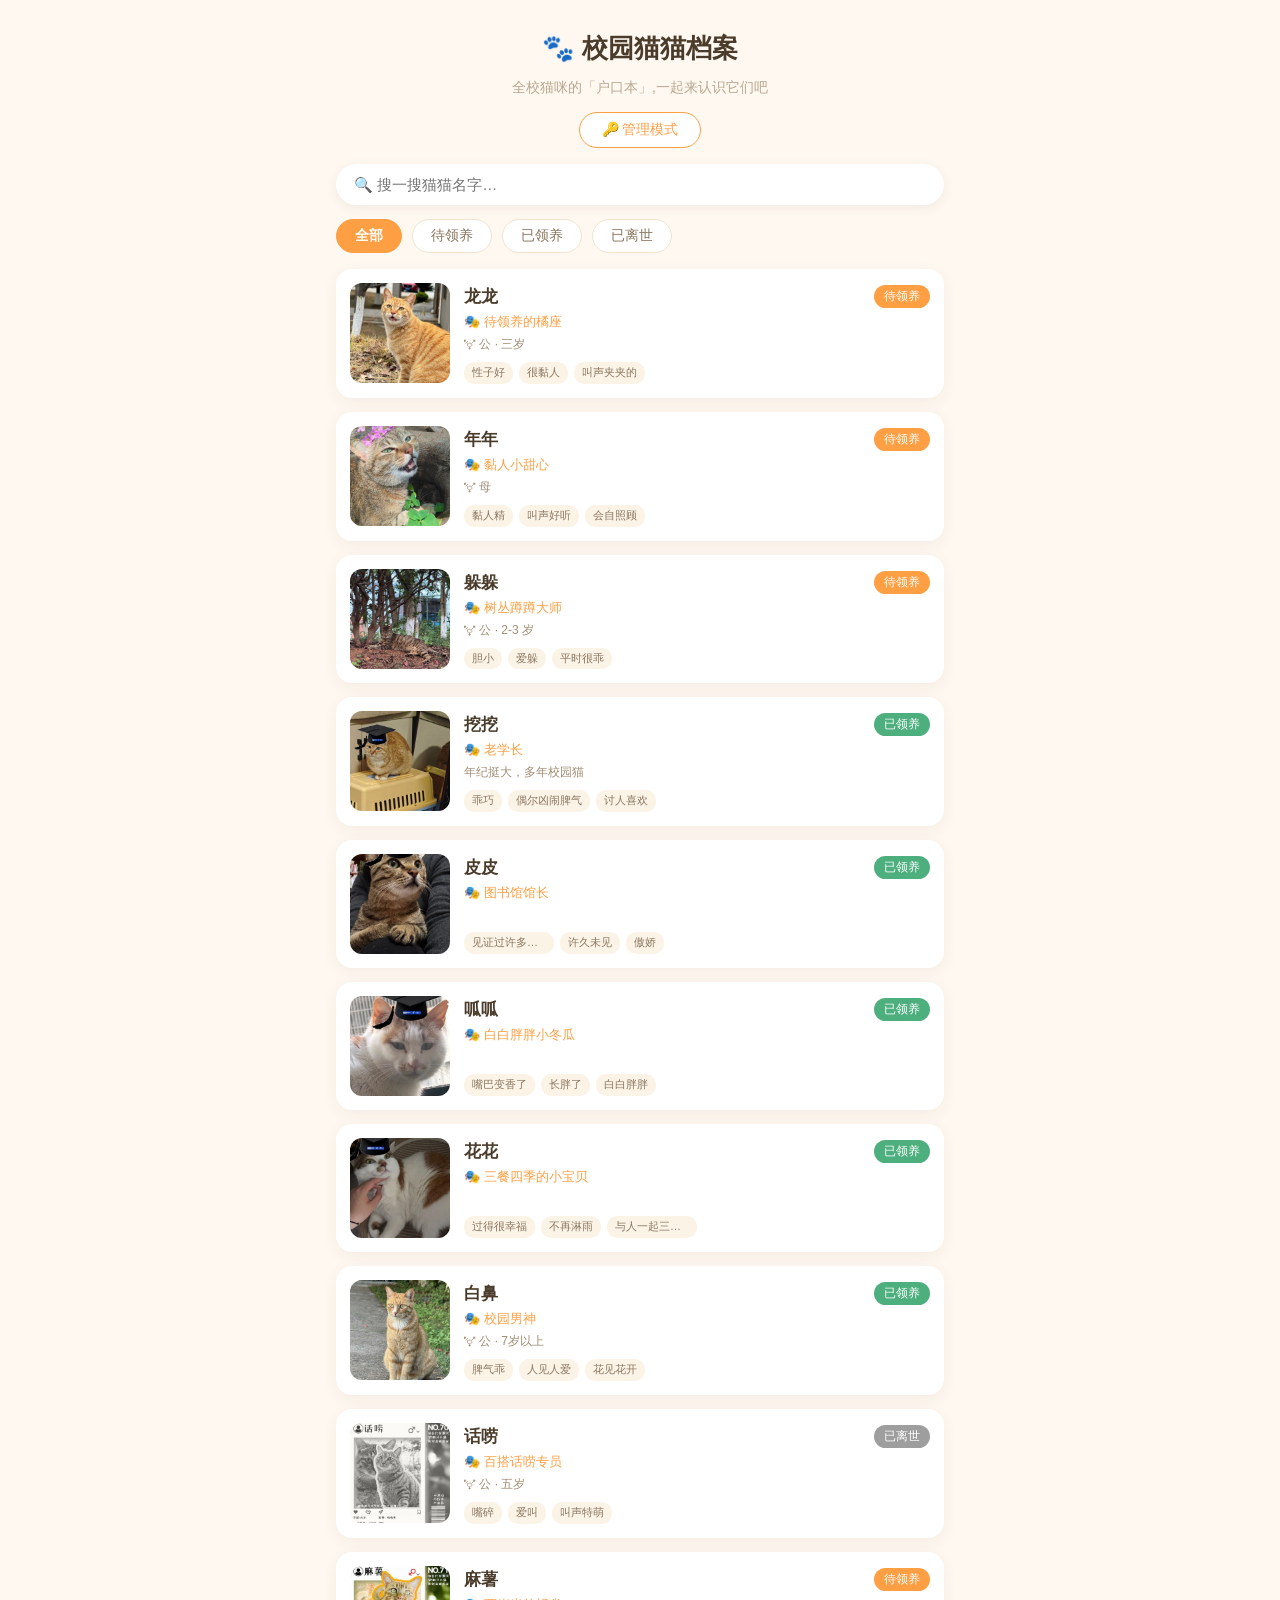
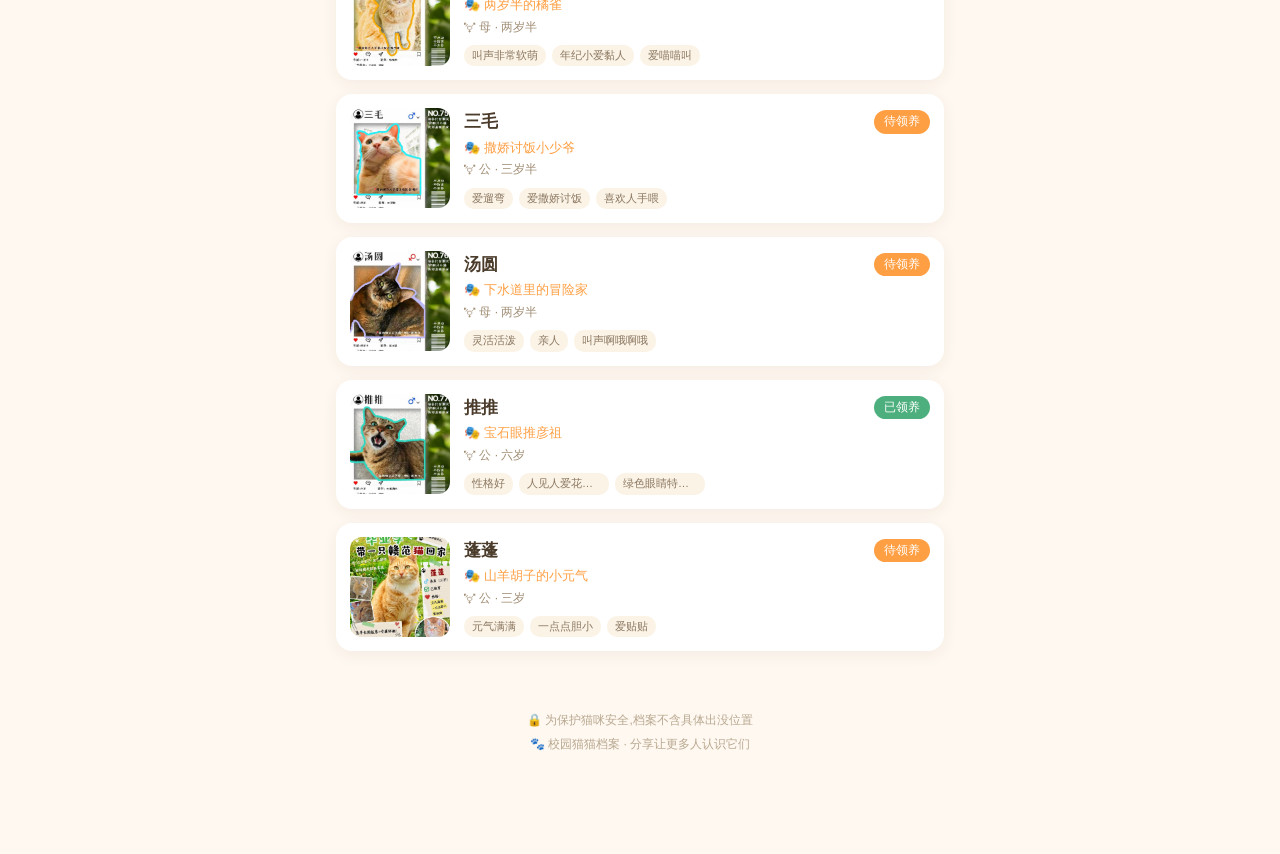
==== 校园猫猫档案-本地完整版.html @ ac769801 "fix: styles.css 加 ?v=2 + 重新生成自包含 HTML - 修复 index.html 仍引用旧 styles.css(可能缓存) - 重新生成 52KB 自包含 HTML - 更" ====
<!DOCTYPE html>
<html lang="zh-CN">
<head>
    <meta charset="UTF-8">
    <meta name="viewport" content="width=device-width, initial-scale=1.0, viewport-fit=cover">
    <meta name="description" content="校园猫猫档案 - 全校猫咪的户口本,认识每一只校园猫咪">
    <title>🐾 校园猫猫档案</title>
    <style>/* styles.css —— 校园猫猫档案网页版样式(暖橙主题) */
* {
    margin: 0;
    padding: 0;
    box-sizing: border-box;
    -webkit-tap-highlight-color: transparent;
}

:root {
    --primary: #FF9F43;
    --bg: #FFF8F0;
    --text: #4A3B2A;
    --text-sub: #A08D74;
    --text-light: #B8A890;
    --card: #FFFFFF;
    --green: #4CAF7D;
    --gray: #9E9E9E;
    --blue: #8E9BC4;
    --danger: #D9534F;
}

html { font-size: 16px; }

body {
    font-family: -apple-system, BlinkMacSystemFont, "PingFang SC", "Hiragino Sans GB",
        "Microsoft YaHei", "Helvetica Neue", Arial, sans-serif;
    background: var(--bg);
    color: var(--text);
    line-height: 1.6;
    max-width: 640px;
    margin: 0 auto;
    min-height: 100vh;
    padding-bottom: 80px;
}

img { display: block; max-width: 100%; }

.header {
    padding: 28px 20px 16px;
    text-align: center;
    position: relative;
}
.header-title {
    font-size: 26px;
    font-weight: 800;
    color: var(--text);
}
.header-sub {
    margin-top: 6px;
    font-size: 14px;
    color: var(--text-light);
}

.admin-toggle {
    margin-top: 14px;
    padding: 8px 22px;
    border-radius: 20px;
    border: 1.5px solid var(--primary);
    background: #fff;
    color: var(--primary);
    font-size: 14px;
    cursor: pointer;
}
.admin-toggle.admin-active {
    background: var(--text);
    border-color: var(--text);
    color: #fff;
}
.admin-add-btn {
    margin-top: 10px;
    padding: 8px 22px;
    border-radius: 20px;
    border: 1.5px solid var(--green);
    background: #fff;
    color: var(--green);
    font-size: 14px;
    cursor: pointer;
    font-weight: 600;
}

.search-box { padding: 0 16px 14px; }
.search-input {
    width: 100%;
    padding: 12px 18px;
    font-size: 15px;
    border: none;
    border-radius: 24px;
    background: var(--card);
    box-shadow: 0 3px 12px rgba(74, 59, 42, 0.07);
    outline: none;
    color: var(--text);
}

.filters {
    display: flex;
    gap: 10px;
    padding: 0 16px 16px;
    flex-wrap: wrap;
}
.chip {
    padding: 7px 18px;
    border-radius: 20px;
    border: 1px solid #F0E4D2;
    background: var(--card);
    color: #8A7760;
    font-size: 14px;
    cursor: pointer;
}
.chip.active {
    background: var(--primary);
    border-color: var(--primary);
    color: #fff;
    font-weight: 600;
}

.list {
    padding: 0 16px;
    display: flex;
    flex-direction: column;
    gap: 14px;
}
.cat-card {
    display: flex;
    padding: 14px;
    background: var(--card);
    border-radius: 16px;
    box-shadow: 0 4px 16px rgba(74, 59, 42, 0.06);
    cursor: pointer;
    position: relative;
}
.cat-card:active { transform: scale(0.98); }
.cat-photo-wrap {
    width: 100px;
    height: 100px;
    flex-shrink: 0;
    border-radius: 12px;
    overflow: hidden;
    background: #F5EDDF;
}
.cat-photo {
    width: 100%;
    height: 100%;
    object-fit: cover;
}
.cat-photo.passed { filter: grayscale(100%); opacity: 0.75; }
.cat-info {
    flex: 1;
    min-width: 0;
    margin-left: 14px;
    display: flex;
    flex-direction: column;
}
.cat-name-row {
    display: flex;
    align-items: center;
    justify-content: space-between;
    gap: 8px;
}
.cat-name {
    font-size: 17px;
    font-weight: 700;
    overflow: hidden;
    text-overflow: ellipsis;
    white-space: nowrap;
}
.badge {
    flex-shrink: 0;
    font-size: 12px;
    color: #fff;
    padding: 2px 10px;
    border-radius: 12px;
}
.badge-adoptable { background: var(--primary); }
.badge-adopted { background: var(--green); }
.badge-passed { background: var(--gray); }
.badge-other { background: var(--blue); }
.cat-title {
    margin-top: 2px;
    font-size: 13px;
    color: var(--primary);
    overflow: hidden;
    text-overflow: ellipsis;
    white-space: nowrap;
}
.cat-meta {
    margin-top: 2px;
    font-size: 12px;
    color: var(--text-sub);
}
.cat-tags {
    margin-top: auto;
    padding-top: 8px;
    display: flex;
    flex-wrap: wrap;
    gap: 6px;
}
.cat-tag {
    font-size: 11px;
    color: #8A7760;
    background: #FBF3E6;
    padding: 2px 8px;
    border-radius: 10px;
    max-width: 90px;
    overflow: hidden;
    text-overflow: ellipsis;
    white-space: nowrap;
}
.card-edit {
    position: absolute;
    top: 10px;
    right: 10px;
    padding: 4px 12px;
    background: rgba(255, 159, 67, 0.95);
    color: #fff;
    border: none;
    border-radius: 12px;
    font-size: 12px;
    cursor: pointer;
}

.empty {
    padding: 60px 20px;
    text-align: center;
    color: var(--text-light);
}
.empty-icon { font-size: 50px; margin-bottom: 12px; }

.loading, .error-box {
    text-align: center;
    padding: 40px 20px;
    color: var(--text-light);
    font-size: 14px;
}
.error-box { color: var(--danger); }

.modal {
    position: fixed;
    inset: 0;
    background: rgba(0, 0, 0, 0.5);
    z-index: 100;
    display: flex;
    align-items: flex-end;
    justify-content: center;
}
.modal-narrow { align-items: center; }
.modal-content {
    position: relative;
    width: 100%;
    max-width: 640px;
    max-height: 90vh;
    overflow-y: auto;
    background: var(--bg);
    border-radius: 20px 20px 0 0;
    animation: slideUp 0.25s ease-out;
}
.modal-narrow .modal-content {
    max-width: 480px;
    border-radius: 20px;
    margin: 0 16px;
    max-height: none;
}
@keyframes slideUp {
    from { transform: translateY(40px); opacity: 0.6; }
    to { transform: translateY(0); opacity: 1; }
}
.modal-close {
    position: absolute;
    top: 14px;
    right: 14px;
    width: 34px;
    height: 34px;
    border-radius: 50%;
    background: rgba(0, 0, 0, 0.45);
    color: #fff;
    border: none;
    font-size: 18px;
    line-height: 32px;
    text-align: center;
    cursor: pointer;
    z-index: 5;
}

.detail-hero {
    position: relative;
    height: 320px;
    overflow: hidden;
    background: #F5EDDF;
}
.detail-photo {
    width: 100%;
    height: 100%;
    object-fit: cover;
}
.detail-photo.passed { filter: grayscale(100%); opacity: 0.7; }
.detail-photo.placeholder {
    width: 100%;
    height: 100%;
    display: flex;
    align-items: center;
    justify-content: center;
    font-size: 100px;
    background: linear-gradient(135deg, #FFE9CF 0%, #FFC98F 100%);
    color: rgba(255, 255, 255, 0.5);
}
.detail-mask {
    position: absolute;
    left: 0;
    right: 0;
    bottom: 0;
    height: 120px;
    background: linear-gradient(transparent, rgba(0, 0, 0, 0.55));
}
.detail-hero-info {
    position: absolute;
    left: 20px;
    right: 20px;
    bottom: 16px;
    color: #fff;
}
.detail-name-row {
    display: flex;
    align-items: center;
    gap: 10px;
}
.detail-name {
    font-size: 26px;
    font-weight: 800;
    text-shadow: 0 2px 8px rgba(0, 0, 0, 0.4);
}
.detail-title {
    margin-top: 4px;
    font-size: 15px;
    color: #FFE9CF;
    text-shadow: 0 2px 6px rgba(0, 0, 0, 0.4);
}
.detail-card {
    background: var(--card);
    border-radius: 16px;
    padding: 16px 18px;
    margin: 14px 16px 0;
    box-shadow: 0 4px 16px rgba(74, 59, 42, 0.05);
}
.detail-section-title {
    font-size: 15px;
    font-weight: 700;
    margin-bottom: 10px;
}
.detail-info-row {
    display: flex;
    padding: 7px 0;
    border-bottom: 1px dashed #F3E9D8;
    font-size: 14px;
}
.detail-info-row:last-child { border-bottom: none; }
.detail-label { width: 96px; color: var(--text-sub); flex-shrink: 0; }
.detail-value { flex: 1; }
.detail-value.neutered-yes { color: var(--green); font-weight: 600; }
.detail-value.neutered-no { color: #E5734F; font-weight: 600; }

.detail-tags {
    display: flex;
    flex-wrap: wrap;
    gap: 8px;
}
.detail-tag {
    background: #FFF1DC;
    color: #C97B2D;
    font-size: 13px;
    padding: 5px 14px;
    border-radius: 16px;
}

.story-item {
    display: flex;
    align-items: flex-start;
    margin-bottom: 8px;
    font-size: 14px;
}
.story-dot { margin-right: 8px; flex-shrink: 0; }

.detail-source {
    margin: 12px 16px 0;
    font-size: 12px;
    color: var(--text-light);
}
.memorial {
    margin: 14px 16px;
    padding: 14px;
    background: #F3F0EB;
    border-radius: 12px;
    text-align: center;
    color: #9A8F80;
    font-size: 13px;
}

.form-card {
    background: var(--card);
    border-radius: 16px;
    padding: 20px;
}
.form-title {
    font-size: 18px;
    font-weight: 700;
    margin-bottom: 14px;
}
.form-tip {
    font-size: 13px;
    color: var(--text-sub);
    margin-bottom: 16px;
}
.form-error {
    color: var(--danger);
    font-size: 13px;
    margin-top: 10px;
    padding: 10px;
    background: #FFF7F7;
    border-radius: 8px;
}
.form-row {
    display: flex;
    align-items: center;
    min-height: 50px;
    border-bottom: 1px dashed #F3E9D8;
}
.form-row:last-child { border-bottom: none; }
.form-row-switch { justify-content: space-between; }
.form-label {
    width: 96px;
    color: var(--text-sub);
    font-size: 14px;
    flex-shrink: 0;
}
.form-input, .form-select, .form-textarea {
    flex: 1;
    border: 1px solid transparent;
    border-radius: 8px;
    padding: 8px 10px;
    font-size: 14px;
    color: var(--text);
    background: transparent;
    font-family: inherit;
    outline: none;
    min-width: 0;
}
.form-input:focus, .form-select:focus, .form-textarea:focus {
    border-color: var(--primary);
    background: #FFFCF7;
}
.form-textarea {
    width: 100%;
    margin-top: 6px;
    min-height: 80px;
    resize: vertical;
    box-sizing: border-box;
}
.form-block {
    padding: 12px 0;
    border-bottom: 1px dashed #F3E9D8;
}
.form-block:last-child { border-bottom: none; }
.required { color: var(--danger); }
.form-hint { font-size: 12px; color: var(--text-light); }

.photo-grid {
    display: grid;
    grid-template-columns: repeat(3, 1fr);
    gap: 10px;
    margin-bottom: 12px;
}
.photo-grid-item {
    position: relative;
    aspect-ratio: 1/1;
    border-radius: 12px;
    overflow: hidden;
    background: #F5EDDF;
}
.photo-grid-img {
    width: 100%;
    height: 100%;
    object-fit: cover;
}
.photo-grid-del {
    position: absolute;
    top: 4px;
    right: 4px;
    width: 28px;
    height: 28px;
    border-radius: 50%;
    background: rgba(0, 0, 0, 0.55);
    color: #fff;
    border: none;
    font-size: 14px;
    line-height: 26px;
    text-align: center;
    cursor: pointer;
}
.photo-add-btn {
    aspect-ratio: 1/1;
    display: flex;
    flex-direction: column;
    align-items: center;
    justify-content: center;
    border: 2px dashed #E3D3B8;
    border-radius: 12px;
    background: #FFFCF7;
    color: var(--text-light);
    cursor: pointer;
    font-size: 13px;
}
.photo-add-btn span:first-child {
    font-size: 36px;
    line-height: 1;
}

.btn-row {
    display: flex;
    gap: 12px;
    margin-top: 18px;
    justify-content: flex-end;
}
.btn-primary {
    padding: 10px 24px;
    border: none;
    border-radius: 22px;
    background: var(--primary);
    color: #fff;
    font-size: 14px;
    font-weight: 600;
    cursor: pointer;
}
.btn-primary:disabled { opacity: 0.6; cursor: not-allowed; }
.btn-ghost {
    padding: 10px 20px;
    border-radius: 22px;
    border: 1.5px solid #E3D3B8;
    background: #fff;
    color: #8A7760;
    font-size: 14px;
    cursor: pointer;
}
.btn-danger {
    border-color: #F5C6C3;
    color: var(--danger);
    background: #FFF7F6;
}

.footer {
    margin-top: 40px;
    padding: 20px;
    text-align: center;
    color: var(--text-light);
    font-size: 12px;
}
.footer p + p { margin-top: 4px; }

.hidden { display: none !important; }</style>
</head>
<body>

    <header class="header">
        <h1 class="header-title">🐾 校园猫猫档案</h1>
        <p class="header-sub">全校猫咪的「户口本」,一起来认识它们吧</p>
        <button class="admin-toggle" id="adminToggle">🔑 管理模式</button>
        <button class="admin-add-btn hidden" id="adminAddBtn">➕ 新增猫咪</button>
    </header>

    <div class="search-box">
        <input id="searchInput" class="search-input" type="search" placeholder="🔍 搜一搜猫猫名字…" autocomplete="off">
    </div>

    <nav class="filters" id="filters">
        <button class="chip active" data-filter="全部">全部</button>
        <button class="chip" data-filter="待领养">待领养</button>
        <button class="chip" data-filter="已领养">已领养</button>
        <button class="chip" data-filter="已离世">已离世</button>
    </nav>

    <div class="loading" id="loadingBox">🐾 正在加载档案…</div>
    <div class="error-box hidden" id="errorBox">数据加载失败</div>

    <main class="list" id="catList"></main>

    <div class="empty hidden" id="emptyBox">
        <div class="empty-icon">🐱</div>
        <p>没有找到符合条件的猫猫</p>
    </div>

    <footer class="footer">
        <p>🔒 为保护猫咪安全,档案不含具体出没位置</p>
        <p>🐾 校园猫猫档案 · 分享让更多人认识它们</p>
    </footer>

    <!-- 详情弹层 -->
    <div class="modal hidden" id="detailModal">
        <div class="modal-content" id="modalContent"></div>
    </div>

    <!-- 密码弹层 -->
    <div class="modal modal-narrow hidden" id="passwordModal">
        <div class="modal-content">
            <button class="modal-close" id="passwordClose">✕</button>
            <div style="padding: 20px;">
                <div class="form-title">🔑 管理模式</div>
                <p class="form-tip">输入管理员密码后可新增、编辑、删除猫猫档案</p>
                <input id="passwordInput" class="form-input" type="password" placeholder="管理员密码" autocomplete="off" style="border:1px solid #E3D3B8;">
                <div class="form-error hidden" id="passwordError"></div>
                <div class="btn-row" style="margin-top: 16px;">
                    <button class="btn-ghost" id="passwordCancel">取消</button>
                    <button class="btn-primary" id="passwordConfirm">进入管理</button>
                </div>
                <div style="margin-top: 16px; padding-top: 16px; border-top: 1px dashed #F3E9D8; font-size: 12px; color: #B8A890; line-height: 1.6;">
                    ⚙️ 首次使用需在 <code>config.js</code> 中填入 GitHub Token。<br>
                    Token 权限:Contents (Read and Write)。
                </div>
            </div>
        </div>
    </div>

    <!-- 编辑弹层 -->
    <div class="modal hidden" id="editModal">
        <div class="modal-content" id="editContent"></div>
    </div>

    <script>// config.js —— 网页版配置
// ---------------------------------------------------------------
// ⚠️ 重要: 这个文件保存了管理员密码和 GitHub PAT
// 1. 修改密码: 修改 ADMIN_PASSWORD 字段
// 2. 填入 GitHub Token: 修改 GH_TOKEN 字段
// ---------------------------------------------------------------

// 管理员密码(网页端登录管理模式的密码)
const ADMIN_PASSWORD = 'gnnu9797';

// GitHub 仓库配置
const GH_OWNER = 'cet6-jh';           // 你的 GitHub 用户名
const GH_REPO = 'campus-cat-web';     // 仓库名
const GH_BRANCH = 'main';;            // 分支名
const GH_FILE_PATH = 'data.js';        // 数据文件路径(在仓库中的路径)
const GH_FILE_PATH_PHOTOS = 'photos';  // 图片文件夹路径
// 运行时优先从 localStorage.gh_token 读取(浏览器本地,不保存到 GitHub)
// 这样配置文件中就不会有 token,GitHub 自动拦截也不会误报
const GH_TOKEN = localStorage.getItem('gh_token') || '';   // ★ 在浏览器 Console 执行: localStorage.setItem('gh_token', '你的GitHub PAT')

// 导出(全局变量,方便 app.js 使用)
window.APP_CONFIG = {
    ADMIN_PASSWORD,
    GH_OWNER,
    GH_REPO,
    GH_BRANCH,
    GH_FILE_PATH,
    GH_FILE_PATH_PHOTOS,
    GH_TOKEN
};</script>
    <script>window.CATS_DATA = [
  {
    "id": "cat_90af3a",
    "name": "龙龙",
    "title": "待领养的橘座",
    "photo": "photos/龙龙.jpg",
    "breed": "全橘、头小身子大",
    "gender": "公",
    "age": "三岁",
    "traits": [
      "性子好",
      "很黏人",
      "叫声夹夹的",
      "胃口好不挑食",
      "摸烦了会打人"
    ],
    "adoption_status": "待领养",
    "health": "健康",
    "neutered": true,
    "stories": [
      "与朵朵是亲兄妹",
      "朵朵去年和领养人一起毕业了",
      "偶尔需要控制体重"
    ],
    "source": "小红书 @赣范喵喵",
    "created_at": "2026-08-12 17:08",
    "_newPhotos": [],
    "photos": [
      "photos/龙龙.jpg"
    ]
  },
  {
    "id": "cat_acb9a2",
    "name": "年年",
    "title": "黏人小甜心",
    "photo": "photos/年年.jpg",
    "breed": "全橘虎斑、白下巴、眼睛大",
    "gender": "母",
    "age": "未知",
    "traits": [
      "黏人精",
      "叫声好听",
      "会自照顾",
      "爱跟人后面要饭",
      "性格特别好"
    ],
    "adoption_status": "待领养",
    "health": "健康",
    "neutered": true,
    "stories": [
      "和花花是好姐妹",
      "和龙龙偶尔吵架",
      "现在跟贝果糯糯是好朋友",
      "很快就会找老师喂食",
      "毕业季希望被领养"
    ],
    "source": "小红书 @赣范喵喵",
    "created_at": "2026-08-12 17:16"
  },
  {
    "id": "cat_1a7d25",
    "name": "躲躲",
    "title": "树丛蹲蹲大师",
    "photo": "photos/躲躲.jpg",
    "breed": "灰棕狸花虎斑、圆睁冷脸",
    "gender": "公",
    "age": "2-3 岁",
    "traits": [
      "胆小",
      "爱躲",
      "平时很乖",
      "相处久了能贴贴",
      "脸冷心甜"
    ],
    "adoption_status": "待领养",
    "health": "健康",
    "neutered": true,
    "stories": [
      "阿豹的好朋友",
      "需要耐心投喂",
      "冷脸萌",
      "贴贴要靠相处"
    ],
    "source": "小红书 @赣范喵喵",
    "created_at": "2026-08-12 17:20"
  },
  {
    "id": "cat_31fe25",
    "name": "挖挖",
    "title": "老学长",
    "photo": "photos/挖挖.jpg",
    "breed": "全橘虎斑、圆脸、白胸脯",
    "gender": "未知",
    "age": "年纪挺大，多年校园猫",
    "traits": [
      "乖巧",
      "偶尔凶闹脾气",
      "讨人喜欢",
      "很多同学认识"
    ],
    "adoption_status": "已领养",
    "health": "体重9斤+、口炎复发已在控",
    "neutered": true,
    "stories": [
      "在学校生活了好多年",
      "口炎复发已在可控范围",
      "领养人是善良温柔的毕业生(考研结束接手)",
      "现在家中安逸养老",
      "不用担惊受怕到处躲藏"
    ],
    "source": "小红书 @赣范喵喵",
    "created_at": "2026-08-12 17:24"
  },
  {
    "id": "cat_ed811e",
    "name": "皮皮",
    "title": "图书馆馆长",
    "photo": "photos/皮皮.jpg",
    "breed": "虎斑、绿眼睛、表情呆萌",
    "gender": "未知",
    "age": "未知",
    "traits": [
      "见证过许多同学的勤奋刻苦",
      "许久未见",
      "傲娇"
    ],
    "adoption_status": "已领养",
    "health": "待观察",
    "neutered": true,
    "stories": [
      "赣师大图书馆馆长",
      "两个多月没见",
      "三月被领养人接回家",
      "领养人是今年的毕业生"
    ],
    "source": "小红书 @赣范喵喵",
    "created_at": "2026-08-12 17:33"
  },
  {
    "id": "cat_0e3028",
    "name": "呱呱",
    "title": "白白胖胖小冬瓜",
    "photo": "photos/呱呱.jpg",
    "breed": "白橘、嘴巴变香了",
    "gender": "未知",
    "age": "未知",
    "traits": [
      "嘴巴变香了",
      "长胖了",
      "白白胖胖",
      "记住领养人座位"
    ],
    "adoption_status": "已领养",
    "health": "待观察",
    "neutered": true,
    "stories": [
      "经常在图书馆与领养人相遇",
      "冬天附近有狗群",
      "考完试被领回家",
      "领养人是今年的毕业生",
      "坚持喂药治口炎"
    ],
    "source": "小红书 @赣范喵喵",
    "created_at": "2026-08-12 17:33"
  },
  {
    "id": "cat_152579",
    "name": "花花",
    "title": "三餐四季的小宝贝",
    "photo": "photos/花花.jpg",
    "breed": "白灰棕虎斑、眼神温柔",
    "gender": "未知",
    "age": "未知",
    "traits": [
      "过得很幸福",
      "不再淋雨",
      "与人一起三餐四季"
    ],
    "adoption_status": "已领养",
    "health": "待观察",
    "neutered": true,
    "stories": [
      "24年收养了一个人",
      "有遮风挡雨的小家",
      "领养人是今年的毕业生",
      "希望校猫朋友们都能找到家",
      "年年是好姐妹"
    ],
    "source": "小红书 @赣范喵喵",
    "created_at": "2026-08-12 17:33"
  },
  {
    "id": "cat_ecd080",
    "name": "白鼻",
    "title": "校园男神",
    "photo": "photos/白鼻.jpg",
    "breed": "橘色虎斑、鼻子上有白斑(名字由来)",
    "gender": "公",
    "age": "7岁以上",
    "traits": [
      "脾气乖",
      "人见人爱",
      "花见花开",
      "引得同学尖叫",
      "超萌"
    ],
    "adoption_status": "已领养",
    "health": "待观察",
    "neutered": true,
    "stories": [
      "和蓬蓬组CP叫蓬荜生辉",
      "白鼻胖蓬蓬瘦",
      "领养人大一就认识白鼻",
      "毕业季被软萌性格圈粉后领回家",
      "以前常和大橘吵架"
    ],
    "source": "小红书 @赣范喵喵",
    "created_at": "2026-08-12 17:37"
  },
  {
    "id": "cat_3bc030",
    "name": "话唠",
    "title": "百搭话唠专员",
    "photo": "photos/话唠.jpg",
    "breed": "虎斑、表情呆萌",
    "gender": "公",
    "age": "五岁",
    "traits": [
      "嘴碎",
      "爱叫",
      "叫声特萌",
      "非常热情",
      "黏人"
    ],
    "adoption_status": "已离世",
    "health": "已离世(被狗咬死)",
    "neutered": true,
    "stories": [
      "爱好喵喵叫",
      "它帮百猫安家计划NO.70",
      "首张领养名片展示",
      "🕊️ 已离世：被被雨咬死，愿它在喵星安息"
    ],
    "source": "小红书 @赣范喵喵",
    "created_at": "2026-08-12 17:40"
  },
  {
    "id": "cat_203ddb",
    "name": "麻薯",
    "title": "两岁半的橘雀",
    "photo": "photos/麻薯.jpg",
    "breed": "橘雀、花纹特别",
    "gender": "母",
    "age": "两岁半",
    "traits": [
      "叫声非常软萌",
      "年纪小爱黏人",
      "爱喵喵叫"
    ],
    "adoption_status": "待领养",
    "health": "已绝育，健康",
    "neutered": true,
    "stories": [
      "它帮百猫安家计划NO.71"
    ],
    "source": "小红书 @赣范喵喵",
    "created_at": "2026-08-12 17:44"
  },
  {
    "id": "cat_e8fd3f",
    "name": "三毛",
    "title": "撒娇讨饭小少爷",
    "photo": "photos/三毛.jpg",
    "breed": "橘猫、面对镜头爱摆pose",
    "gender": "公",
    "age": "三岁半",
    "traits": [
      "爱遛弯",
      "爱撒娇讨饭",
      "喜欢人手喂"
    ],
    "adoption_status": "待领养",
    "health": "已绝育，健康",
    "neutered": true,
    "stories": [
      "它帮百猫安家计划NO.75",
      "爱好吃湿粮"
    ],
    "source": "小红书 @赣范喵喵",
    "created_at": "2026-08-12 17:44"
  },
  {
    "id": "cat_68ddae",
    "name": "汤圆",
    "title": "下水道里的冒险家",
    "photo": "photos/汤圆.jpg",
    "breed": "狸花虎斑、绿眼",
    "gender": "母",
    "age": "两岁半",
    "traits": [
      "灵活活泼",
      "亲人",
      "叫声啊哦啊哦"
    ],
    "adoption_status": "待领养",
    "health": "已绝育，健康",
    "neutered": true,
    "stories": [
      "它帮百猫安家计划NO.76",
      "喜欢从下水道钻到楼上",
      "爱好抓老鼠"
    ],
    "source": "小红书 @赣范喵喵",
    "created_at": "2026-08-12 17:44"
  },
  {
    "id": "cat_6b1822",
    "name": "推推",
    "title": "宝石眼推彦祖",
    "photo": "photos/推推.jpg",
    "breed": "绿眼睛像宝石、虎斑",
    "gender": "公",
    "age": "六岁",
    "traits": [
      "性格好",
      "人见人爱花见花开",
      "绿色眼睛特别好看"
    ],
    "adoption_status": "已领养",
    "health": "已绝育，健康",
    "neutered": true,
    "stories": [
      "它帮百猫安家计划NO.77",
      "爱好吃鸡胸肉",
      "已被领养"
    ],
    "source": "小红书 @赣范喵喵",
    "created_at": "2026-08-12 17:44"
  },
  {
    "id": "cat_261b7b",
    "name": "蓬蓬",
    "title": "山羊胡子的小元气",
    "photo": "photos/蓬蓬.jpg",
    "breed": "橘虎斑、有标志性山羊胡子",
    "gender": "公",
    "age": "三岁",
    "traits": [
      "元气满满",
      "一点点胆小",
      "爱贴贴",
      "被鸡胸肉狠狠拿捏",
      "急寻长期饭票"
    ],
    "adoption_status": "待领养",
    "health": "已绝育，健康",
    "neutered": true,
    "stories": [
      "与白鼻组CP叫蓬荜生辉",
      "白鼻胖蓬蓬瘦",
      "急寻长期饭票加专属怀抱"
    ],
    "source": "小红书 @赣范喵喵",
    "created_at": "2026-08-12 17:53"
  }
];</script>
    <script>// app.js —— 校园猫猫档案(在线编辑版)
// 数据从 data.js 加载,通过 GitHub API 实现网页编辑

const CFG = window.APP_CONFIG;

// 优先从 localStorage 读取 GitHub Token(更安全,不暴露在 GitHub 上)
CFG.GH_TOKEN = localStorage.getItem('gh_token') || CFG.GH_TOKEN || '';
let cats = [];
let currentFilter = '全部';
let currentKeyword = '';
let isAdmin = false;

// ===== 状态徽章 =====
const BADGE_MAP = {
    '待领养': 'badge-adoptable',
    '已领养': 'badge-adopted',
    '已离世': 'badge-passed',
    '暂不领养': 'badge-other'
};

// ===== 加载数据 =====
function load() {
    try {
        cats = window.CATS_DATA || [];
        renderList(getFiltered());
    } catch (err) {
        document.getElementById('errorBox').classList.remove('hidden');
        document.getElementById('errorBox').textContent = '数据加载失败:' + err.message;
    } finally {
        document.getElementById('loadingBox').classList.add('hidden');
    }
}

// ===== 列表渲染 =====
function getFiltered() {
    const kw = currentKeyword.trim();
    return cats.filter(cat => {
        if (currentFilter !== '全部' && cat.adoption_status !== currentFilter) return false;
        if (kw) {
            const text = `${cat.name || ''}${cat.title || ''}${cat.breed || ''}${(cat.traits || []).join('')}${(cat.stories || []).join('')}${cat.source || ''}`;
            if (!text.includes(kw)) return false;
        }
        return true;
    });
}

function renderList(list) {
    const listEl = document.getElementById('catList');
    const emptyBox = document.getElementById('emptyBox');
    listEl.innerHTML = '';
    emptyBox.classList.toggle('hidden', list.length > 0);

    list.forEach(cat => {
        const card = document.createElement('div');
        card.className = 'cat-card';
        card.onclick = () => openDetail(cat);
        const photo = cat.photo || 'photos/placeholder.jpg';
        const isPassed = cat.adoption_status === '已离世';
        card.innerHTML = `
            <div class="cat-photo-wrap">
                <img class="cat-photo ${isPassed ? 'passed' : ''}"
                     src="${escapeHtml(photo)}" alt="${escapeHtml(cat.name || '')}"
                     onerror="this.style.visibility='hidden'">
            </div>
            <div class="cat-info">
                <div class="cat-name-row">
                    <span class="cat-name">${escapeHtml(cat.name || '')}</span>
                    <span class="badge ${BADGE_MAP[cat.adoption_status] || 'badge-other'}">${escapeHtml(cat.adoption_status || '')}</span>
                </div>
                <div class="cat-title">🎭 ${escapeHtml(cat.title || '')}</div>
                <div class="cat-meta">${formatMeta(cat)}</div>
                <div class="cat-tags">
                    ${(cat.traits || []).slice(0, 3).map(t => `<span class="cat-tag">${escapeHtml(t)}</span>`).join('')}
                </div>
            </div>
            ${isAdmin ? `<button class="card-edit" data-id="${escapeHtml(cat.id)}">编辑</button>` : ''}
        `;
        const editBtn = card.querySelector('.card-edit');
        if (editBtn) {
            editBtn.onclick = (e) => { e.stopPropagation(); openEdit(cat); };
        }
        listEl.appendChild(card);
    });
}

function formatMeta(cat) {
    const parts = [];
    if (cat.gender && cat.gender !== '未知') parts.push(`⚧ ${cat.gender}`);
    if (cat.age && cat.age !== '未知') parts.push(cat.age);
    return parts.join(' · ');
}

function refresh() {
    renderList(getFiltered());
}

// ===== HTML 转义 =====
function escapeHtml(s) {
    return String(s == null ? '' : s)
        .replace(/&/g, '&amp;').replace(/</g, '&lt;').replace(/>/g, '&gt;')
        .replace(/"/g, '&quot;').replace(/'/g, '&#39;');
}

// ===== 详情弹层 =====
function openDetail(cat) {
    const isPassed = cat.adoption_status === '已离世';
    const photo = cat.photo || 'photos/placeholder.jpg';
    const content = document.getElementById('modalContent');
    content.innerHTML = `
        <button class="modal-close" id="detailClose">✕</button>
        <div class="detail-hero">
            <img class="detail-photo ${isPassed ? 'passed' : ''}" src="${escapeHtml(photo)}" alt="${escapeHtml(cat.name || '')}" onerror="this.style.display='none'">
            <div class="detail-mask"></div>
            <div class="detail-hero-info">
                <div class="detail-name-row">
                    <span class="detail-name">${escapeHtml(cat.name || '')}</span>
                    <span class="badge ${BADGE_MAP[cat.adoption_status] || 'badge-other'}">${escapeHtml(cat.adoption_status || '')}</span>
                </div>
                <div class="detail-title">🎭 ${escapeHtml(cat.title || '')}</div>
            </div>
        </div>
        <div class="detail-card">
            <div class="detail-section-title">🧬 基本信息</div>
            ${infoRow('品种/特征', cat.breed || '未知')}
            ${infoRow('性别', cat.gender || '未知')}
            ${infoRow('年龄', cat.age || '未知')}
            ${infoRow('健康状态', cat.health || '待观察')}
            ${infoRow('绝育情况', cat.neutered ? '<span class="neutered-yes">✅ 已绝育</span>' : '<span class="neutered-no">⚠️ 未绝</span>')}
        </div>
        ${cat.traits && cat.traits.length ? `<div class="detail-card">
            <div class="detail-section-title">🧠 性格标签</div>
            <div class="detail-tags">${cat.traits.map(t => `<span class="detail-tag">${escapeHtml(t)}</span>`).join('')}</div>
        </div>` : ''}
        ${cat.stories && cat.stories.length ? `<div class="detail-card">
            <div class="detail-section-title">📜 专属事迹</div>
            ${cat.stories.map(s => `<div class="story-item"><span class="story-dot">🐾</span><span>${escapeHtml(s)}</span></div>`).join('')}
        </div>` : ''}
        ${cat.source ? `<div class="detail-source">📢 档案来源:${escapeHtml(cat.source)}</div>` : ''}
        ${isPassed ? '<div class="memorial">🕊️ 愿它在喵星安息,谢谢它曾陪伴我们的校园时光</div>' : ''}
    `;
    document.getElementById('detailModal').classList.remove('hidden');
    document.getElementById('detailClose').onclick = closeDetail;
    document.body.style.overflow = 'hidden';
}

function infoRow(label, content) {
    return `<div class="detail-info-row"><span class="detail-label">${label}</span><span class="detail-value">${content}</span></div>`;
}

function closeDetail() {
    document.getElementById('detailModal').classList.add('hidden');
    document.body.style.overflow = '';
}

// ===== 密码弹层 =====
function openPasswordModal() {
    document.getElementById('passwordInput').value = '';
    document.getElementById('passwordError').classList.add('hidden');
    document.getElementById('passwordModal').classList.remove('hidden');
    document.body.style.overflow = 'hidden';
    setTimeout(() => document.getElementById('passwordInput').focus(), 100);
}
function closePasswordModal() {
    document.getElementById('passwordModal').classList.add('hidden');
    document.body.style.overflow = '';
}

function submitPassword() {
    const input = document.getElementById('passwordInput').value.trim();
    if (!input) return;
    if (input !== CFG.ADMIN_PASSWORD) {
        const errEl = document.getElementById('passwordError');
        errEl.textContent = '密码错误';
        errEl.classList.remove('hidden');
        return;
    }
    if (!CFG.GH_TOKEN) {
        alert('密码正确!\n\n但当前没有 GitHub Token,无法保存修改到 GitHub。\n\n请在 config.js 中填写 GH_TOKEN,然后重新打开网页。');
    }
    isAdmin = true;
    closePasswordModal();
    document.getElementById('adminToggle').textContent = '🚪 退出管理';
    document.getElementById('adminToggle').classList.add('admin-active');
    document.getElementById('adminAddBtn').classList.remove('hidden');
    refresh();
}

function exitAdmin() {
    if (!confirm('退出管理模式?')) return;
    isAdmin = false;
    document.getElementById('adminToggle').textContent = '🔑 管理模式';
    document.getElementById('adminToggle').classList.remove('admin-active');
    document.getElementById('adminAddBtn').classList.add('hidden');
    refresh();
}

// ===== 编辑表单 =====
let editingCat = null;
let isCreatingNew = false;   // 标记是否为新增模式

/** 生成新的 cat ID(短随机) */
function generateCatId() {
    return 'cat_' + Date.now().toString(36) + Math.floor(Math.random() * 1000).toString(36);
}

function openEdit(cat) {
    isCreatingNew = !cat;
    editingCat = cat || {
        id: generateCatId(),
        name: '',
        title: '',
        photo: '',
        photos: [],
        breed: '',
        gender: '未知',
        age: '',
        adoption_status: '待领养',
        health: '',
        neutered: true,
        source: '',
        traits: [],
        stories: [],
        created_at: new Date().toISOString().slice(0, 16).replace('T', ' ')
    };
    openEditForm();   // 复用同一个表单渲染函数
}

/** 渲染编辑表单(支持编辑和新增) */
function openEditForm() {
    const photosArr = editingCat.photos || (editingCat.photo ? [editingCat.photo] : []);
    const content = document.getElementById('editContent');
    content.innerHTML = `
        <button class="modal-close" id="editClose">✕</button>
        <div style="padding: 20px;">
            <div class="form-title">${isCreatingNew ? '🐱 新增猫猫档案' : `✏️ 编辑「${escapeHtml(editingCat.name)}」`}</div>

            <div class="form-block">
                <label class="form-label">猫咪照片 <span class="form-hint">(可上传,会保存到 GitHub)</span></label>
                <div class="photo-grid" id="photoGrid">
                    ${photosArr.map((p, i) => `
                        <div class="photo-grid-item">
                            <img class="photo-grid-img" src="${escapeHtml(p)}" alt="图${i+1}">
                        </div>
                    `).join('')}
                    <div class="photo-add-btn" id="photoAddBtn">
                        <span>+</span><span>上传图片</span>
                        <input type="file" id="photoFile" accept="image/*" multiple style="display:none;">
                    </div>
                </div>
                <div class="form-hint">⚠️ 上传图片会保存到 GitHub 仓库 photos 目录</div>
            </div>

            <div class="form-row"><label class="form-label">名字 <span class="required">*</span></label><input class="form-input" id="f-name" value="${escapeHtml(editingCat.name || '')}"></div>
            <div class="form-row"><label class="form-label">江湖称号</label><input class="form-input" id="f-title" value="${escapeHtml(editingCat.title || '')}"></div>
            <div class="form-row"><label class="form-label">品种/特征</label><input class="form-input" id="f-breed" value="${escapeHtml(editingCat.breed || '')}"></div>
            <div class="form-row"><label class="form-label">性别</label>
                <select class="form-select" id="f-gender">
                    <option value="公" ${editingCat.gender === '公' ? 'selected' : ''}>公</option>
                    <option value="母" ${editingCat.gender === '母' ? 'selected' : ''}>母</option>
                    <option value="未知" ${!editingCat.gender || editingCat.gender === '未知' ? 'selected' : ''}>未知</option>
                </select>
            </div>
            <div class="form-row"><label class="form-label">年龄</label><input class="form-input" id="f-age" value="${escapeHtml(editingCat.age || '')}"></div>
            <div class="form-row"><label class="form-label">领养状态</label>
                <select class="form-select" id="f-status">
                    ${['待领养', '已领养', '暂不领养', '已离世'].map(s => `<option value="${s}" ${editingCat.adoption_status === s ? 'selected' : ''}>${s}</option>`).join('')}
                </select>
            </div>
            <div class="form-row"><label class="form-label">健康状态</label><input class="form-input" id="f-health" value="${escapeHtml(editingCat.health || '')}"></div>
            <div class="form-row form-row-switch"><label class="form-label">已绝育</label>
                <label style="display:flex; align-items:center; gap:6px; padding: 6px 0;">
                    <input type="checkbox" id="f-neutered" ${editingCat.neutered ? 'checked' : ''}> 是
                </label>
            </div>
            <div class="form-row"><label class="form-label">档案来源</label><input class="form-input" id="f-source" value="${escapeHtml(editingCat.source || '')}"></div>

            <div class="form-block">
                <label class="form-label">性格标签 <span class="form-hint">(每行一条)</span></label>
                <textarea class="form-textarea" id="f-traits" rows="4">${escapeHtml((editingCat.traits || []).join('\n'))}</textarea>
            </div>

            <div class="form-block">
                <label class="form-label">专属事迹 <span class="form-hint">(每行一条)</span></label>
                <textarea class="form-textarea" id="f-stories" rows="4">${escapeHtml((editingCat.stories || []).join('\n'))}</textarea>
            </div>

            <div class="form-error hidden" id="editError"></div>

            <div class="btn-row">
                ${!isCreatingNew ? '<button class="btn-ghost btn-danger" id="btnDelete">🗑 删除</button>' : ''}
                <button class="btn-ghost" id="btnCancel">取消</button>
                <button class="btn-primary" id="btnSave">💾 保存到 GitHub</button>
            </div>
        </div>
    `;

    document.getElementById('editClose').onclick = closeEdit;
    document.getElementById('btnCancel').onclick = closeEdit;
    const btnDel = document.getElementById('btnDelete');
    if (btnDel) btnDel.onclick = deleteCat;
    document.getElementById('btnSave').onclick = saveCat;
    document.getElementById('photoFile').onchange = onPhotoSelected;
    document.getElementById('editModal').classList.remove('hidden');
    document.body.style.overflow = 'hidden';

    editingCat._newPhotos = [];
}

/** 渲染编辑表单(支持编辑和新增) */

function onPhotoSelected(e) {
    const files = Array.from(e.target.files || []);
    if (!files.length) return;
    files.forEach(file => {
        if (!/^image\//.test(file.type)) return alert('只支持图片');
        if (file.size > 5 * 1024 * 1024) return alert('图片不能超过 5MB');
        const reader = new FileReader();
        reader.onload = () => {
            editingCat._newPhotos = editingCat._newPhotos || [];
            editingCat._newPhotos.push({
                name: file.name,
                contentType: file.type,
                base64: reader.result.split(',')[1]
            });
            // 立即渲染新图片到网格
            const grid = document.getElementById('photoGrid');
            const div = document.createElement('div');
            div.className = 'photo-grid-item';
            div.innerHTML = `<img class="photo-grid-img" src="${reader.result}" alt="新">`;
            grid.insertBefore(div, document.getElementById('photoAddBtn'));
        };
        reader.readAsDataURL(file);
    });
    e.target.value = '';
}

function closeEdit() {
    document.getElementById('editModal').classList.add('hidden');
    document.body.style.overflow = '';
    editingCat = null;
    isCreatingNew = false;
}

// ===== GitHub API 保存 =====
async function getGithubFile() {
    const r = await fetch(
        `https://api.github.com/repos/${CFG.GH_OWNER}/${CFG.GH_REPO}/contents/${CFG.GH_FILE_PATH}?ref=${CFG.GH_BRANCH}`,
        { headers: { Authorization: `Bearer ${CFG.GH_TOKEN}`, Accept: 'application/vnd.github.v3+json' } }
    );
    if (!r.ok) throw new Error(`获取文件失败:${r.status}`);
    return r.json();
}

/** 解码 GitHub base64 文本(支持中文) */
function decodeBase64(b64) {
    // 去掉换行符,补齐 padding
    b64 = b64.replace(/\n/g, '');
    const binStr = atob(b64);
    // 用 TextDecoder 正确解码为 UTF-8(中文不会乱码)
    const bytes = new Uint8Array(binStr.length);
    for (let i = 0; i < binStr.length; i++) bytes[i] = binStr.charCodeAt(i);
    return new TextDecoder('utf-8').decode(bytes);
}

/** 编码 UTF-8 文本为 GitHub base64 */
function encodeBase64(text) {
    const bytes = new TextEncoder().encode(text);
    let binStr = '';
    for (let i = 0; i < bytes.length; i++) binStr += String.fromCharCode(bytes[i]);
    return btoa(binStr);
}

async function updateGithubFile(contentBase64, message, sha, retries = 3) {
    for (let attempt = 1; attempt <= retries; attempt++) {
        const body = {
            message,
            content: contentBase64,
            branch: CFG.GH_BRANCH,
            sha
        };
        const r = await fetch(
            `https://api.github.com/repos/${CFG.GH_OWNER}/${CFG.GH_REPO}/contents/${CFG.GH_FILE_PATH}`,
            {
                method: 'PUT',
                headers: {
                    Authorization: `Bearer ${CFG.GH_TOKEN}`,
                    'Content-Type': 'application/json',
                    Accept: 'application/vnd.github.v3+json'
                },
                body: JSON.stringify(body)
            }
        );
        if (r.ok) return r.json();

        // 409 冲突:取响应中的最新 sha 重试
        const err = await r.json().catch(() => ({}));
        if (r.status === 409 && err && err.document && err.document.sha) {
            console.warn(`SHA 冲突,自动用最新 sha 重试(${attempt}/${retries})`);
            sha = err.document.sha;
            continue;
        }
        throw new Error(`保存失败:${r.status} ${err.message || ''}`);
    }
    throw new Error('保存失败:多次 SHA 冲突');
}

async function uploadPhotoToGithub(fileName, base64, message, shaMap = {}) {
    const r = await fetch(
        `https://api.github.com/repos/${CFG.GH_OWNER}/${CFG.GH_REPO}/contents/${CFG.GH_FILE_PATH_PHOTOS}/${encodeURIComponent(fileName)}`,
        {
            method: 'PUT',
            headers: {
                Authorization: `Bearer ${CFG.GH_TOKEN}`,
                'Content-Type': 'application/json',
                Accept: 'application/vnd.github.v3+json'
            },
            body: JSON.stringify({
                message,
                content: base64,
                branch: CFG.GH_BRANCH,
                ...(shaMap[fileName] ? { sha: shaMap[fileName] } : {})
            })
        }
    );
    if (!r.ok) {
        const err = await r.json().catch(() => ({}));
        throw new Error(`上传图片 ${fileName} 失败:${r.status} ${err.message || ''}`);
    }
    return r.json();
}

async function deleteGithubFile(filePath, message, sha) {
    const r = await fetch(
        `https://api.github.com/repos/${CFG.GH_OWNER}/${CFG.GH_REPO}/contents/${filePath}`,
        {
            method: 'DELETE',
            headers: {
                Authorization: `Bearer ${CFG.GH_TOKEN}`,
                'Content-Type': 'application/json',
                Accept: 'application/vnd.github.v3+json'
            },
            body: JSON.stringify({ message, sha, branch: CFG.GH_BRANCH })
        }
    );
    if (!r.ok && r.status !== 404) {
        const err = await r.json().catch(() => ({}));
        throw new Error(`删除文件失败:${r.status} ${err.message || ''}`);
    }
}

async function saveCat() {
    if (!CFG.GH_TOKEN) return alert('请先在 config.js 中填入 GitHub Token');

    const name = document.getElementById('f-name').value.trim();
    if (!name) return alert('请填写名字');
    const errEl = document.getElementById('editError');
    errEl.classList.add('hidden');
    errEl.textContent = '';

    // 收集新照片
    const newPhotos = editingCat._newPhotos || [];

    try {
        // 1. 上传新照片到 photos 目录
        const uploadedPhotos = (editingCat.photos || (editingCat.photo ? [editingCat.photo] : []))
            .slice();
        for (const photo of newPhotos) {
            errEl.textContent = `上传图片: ${photo.name}...`;
            errEl.classList.remove('hidden');
            const upRes = await uploadPhotoToGithub(
                `${Date.now()}-${Math.floor(Math.random() * 10000)}-${photo.name.replace(/[^\w.\u4e00-\u9fa5-]/g, '_')}`,
                photo.base64,
                `上传 ${name} 的照片`
            );
            uploadedPhotos.push(`photos/${upRes.content.name.split('/').pop()}`);
        }

        // 2. 更新档案数据(再次获取最新 sha,避免上传照片导致 sha 变化)
        errEl.textContent = isCreatingNew ? '新建档案...' : '更新档案...';
        errEl.classList.remove('hidden');
        const fileInfo = await getGithubFile();
        const decoded = decodeBase64(fileInfo.content);
        // 去掉顶部 JS 注释行(以 // 开头的整行)
        const cleaned = decoded.split('\n')
            .filter(line => !line.trim().startsWith('//'))
            .join('\n');
        const newData = cleaned.replace(/window\.CATS_DATA\s*=\s*/, '').replace(/;\s*$/, '').trim();
        let catsArr = JSON.parse(newData);
        const idx = catsArr.findIndex(c => c.id === editingCat.id);
        if (!isCreatingNew && idx < 0) throw new Error('找不到原档案');

        const newCatData = {
            ...editingCat,
            name,
            title: document.getElementById('f-title').value.trim(),
            breed: document.getElementById('f-breed').value.trim(),
            gender: document.getElementById('f-gender').value,
            age: document.getElementById('f-age').value.trim(),
            adoption_status: document.getElementById('f-status').value,
            health: document.getElementById('f-health').value.trim(),
            neutered: document.getElementById('f-neutered').checked,
            source: document.getElementById('f-source').value.trim(),
            traits: document.getElementById('f-traits').value.split('\n').map(s => s.trim()).filter(Boolean),
            stories: document.getElementById('f-stories').value.split('\n').map(s => s.trim()).filter(Boolean),
            photo: uploadedPhotos[0] || '',
            photos: uploadedPhotos
        };

        if (isCreatingNew) {
            // 新增:追加到数组
            catsArr.push(newCatData);
        } else {
            // 编辑:替换原档案
            catsArr[idx] = newCatData;
        }

        const newJson = 'window.CATS_DATA = ' + JSON.stringify(catsArr, null, 2) + ';';
        const encoded = encodeBase64(newJson);
        await updateGithubFile(encoded, isCreatingNew ? `新增 ${name} 的档案` : `更新 ${name} 的档案`, fileInfo.sha);

        alert(`✅ ${name} 已${isCreatingNew ? '新增' : '保存'}!\n\n1~2 分钟后 GitHub Pages 重建完成,刷新页面即可看到。`);
        closeEdit();
        // 更新本地数据
        cats = catsArr;
        window.CATS_DATA = catsArr;
        refresh();
    } catch (err) {
        errEl.textContent = err.message || '保存失败';
        errEl.classList.remove('hidden');
    }
}

async function deleteCat() {
    if (!confirm(`确定删除「${editingCat.name}」的档案?`)) return;
    if (!CFG.GH_TOKEN) return alert('请先在浏览器 Console 跑: localStorage.setItem("gh_token", "你的GitHub PAT")');

    try {
        const fileInfo = await getGithubFile();
        const decoded = decodeBase64(fileInfo.content);
        const cleaned = decoded.split('\n')
            .filter(line => !line.trim().startsWith('//'))
            .join('\n');
        let catsArr = JSON.parse(cleaned.replace(/window\.CATS_DATA\s*=\s*/, '').replace(/;\s*$/, '').trim());
        catsArr = catsArr.filter(c => c.id !== editingCat.id);

        const newJson = 'window.CATS_DATA = ' + JSON.stringify(catsArr, null, 2) + ';';
        const encoded = encodeBase64(newJson);
        await updateGithubFile(encoded, `删除 ${editingCat.name} 的档案`, fileInfo.sha);

        alert(`✅ ${editingCat.name} 已删除!`);
        closeEdit();
        cats = catsArr;
        window.CATS_DATA = catsArr;
        refresh();
    } catch (err) {
        alert('删除失败:' + (err.message || '未知错误'));
    }
}

// ===== 事件绑定 =====
document.getElementById('adminToggle').addEventListener('click', () => {
    if (isAdmin) exitAdmin();
    else openPasswordModal();
});

document.getElementById('adminAddBtn').addEventListener('click', () => {
    if (isAdmin) openEdit(null);   // null = 新增模式
});

document.getElementById('passwordConfirm').addEventListener('click', submitPassword);
document.getElementById('passwordCancel').addEventListener('click', closePasswordModal);
document.getElementById('passwordClose').addEventListener('click', closePasswordModal);
document.getElementById('passwordInput').addEventListener('keydown', (e) => {
    if (e.key === 'Enter') submitPassword();
});
document.getElementById('detailModal').addEventListener('click', (e) => {
    if (e.target.id === 'detailModal') closeDetail();
});
document.getElementById('passwordModal').addEventListener('click', (e) => {
    if (e.target.id === 'passwordModal') closePasswordModal();
});
document.getElementById('editModal').addEventListener('click', (e) => {
    if (e.target.id === 'editModal') closeEdit();
});

document.getElementById('filters').addEventListener('click', (e) => {
    const chip = e.target.closest('.chip');
    if (!chip) return;
    currentFilter = chip.dataset.filter;
    document.querySelectorAll('.chip').forEach(c => c.classList.remove('active'));
    chip.classList.add('active');
    refresh();
});

let searchTimer = null;
document.getElementById('searchInput').addEventListener('input', (e) => {
    clearTimeout(searchTimer);
    searchTimer = setTimeout(() => {
        currentKeyword = e.target.value;
        refresh();
    }, 200);
});

// ===== 启动 =====
load();</script>
</body>
</html>
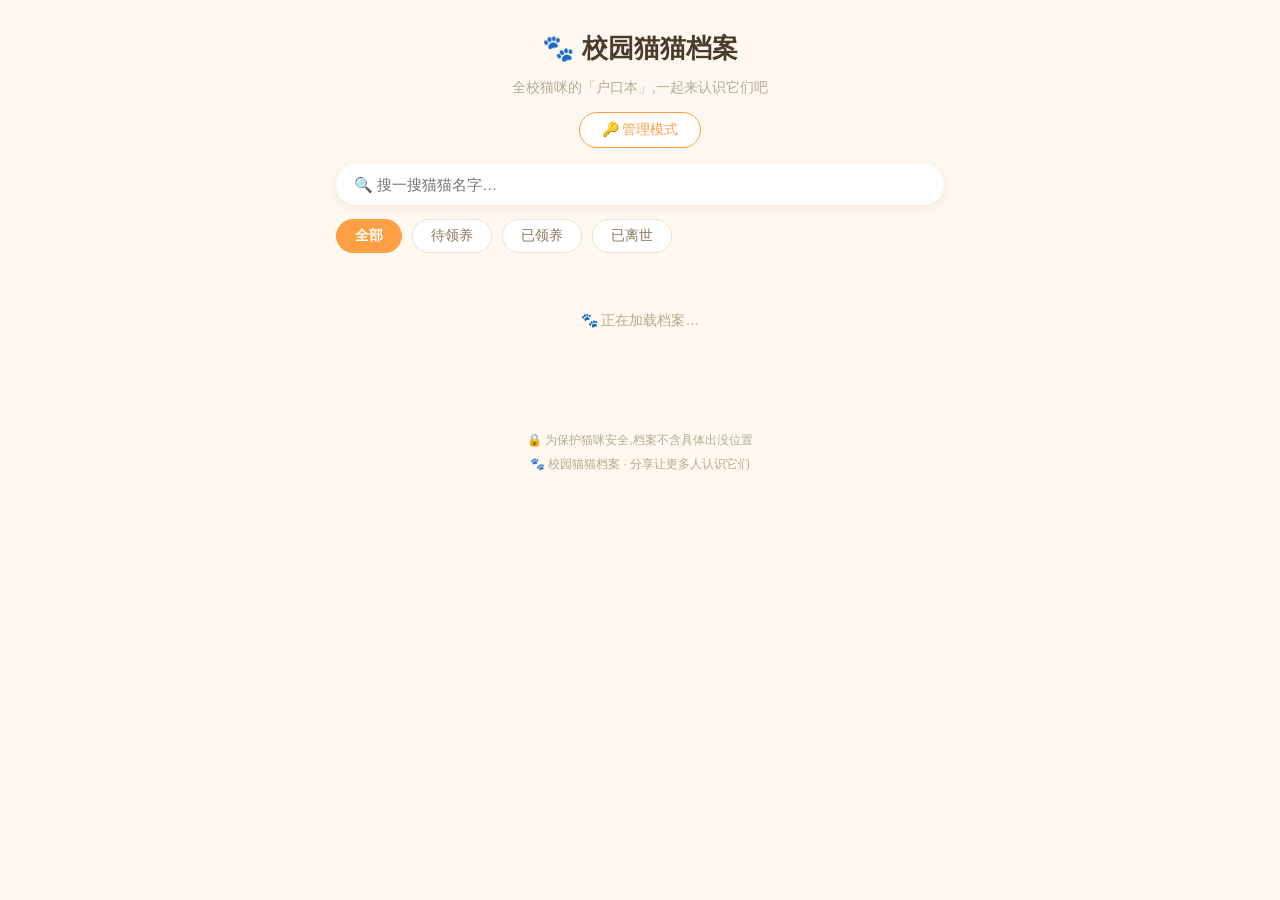
==== commit 35fdedbc: "fix: 编辑按钮改深蓝(不与橙色徽章冲突) + 加 UI 填 token 入口" ====
--- a/校园猫猫档案-本地完整版.html
+++ b/校园猫猫档案-本地完整版.html
@@ -84,6 +84,16 @@
     cursor: pointer;
     font-weight: 600;
 }
+.admin-token-btn {
+    margin-top: 8px;
+    padding: 6px 16px;
+    border-radius: 20px;
+    border: 1.5px solid #8E9BC4;
+    background: #fff;
+    color: #8E9BC4;
+    font-size: 13px;
+    cursor: pointer;
+}
 
 .search-box { padding: 0 16px 14px; }
 .search-input {
@@ -217,12 +227,15 @@
     top: 10px;
     right: 10px;
     padding: 4px 12px;
-    background: rgba(255, 159, 67, 0.95);
+    background: #4A6FA5;          /* 深蓝色,跟所有徽章颜色都不同 */
     color: #fff;
-    border: none;
+    border: 2px solid #fff;        /* 白色边框,从照片上更醒目 */
     border-radius: 12px;
     font-size: 12px;
+    font-weight: 600;
+    box-shadow: 0 2px 6px rgba(0, 0, 0, 0.15);
     cursor: pointer;
+    z-index: 5;                    /* 永远在徽章上面 */
 }
 
 .empty {
@@ -569,7 +582,31 @@
         <p class="header-sub">全校猫咪的「户口本」,一起来认识它们吧</p>
         <button class="admin-toggle" id="adminToggle">🔑 管理模式</button>
         <button class="admin-add-btn hidden" id="adminAddBtn">➕ 新增猫咪</button>
+        <button class="admin-token-btn hidden" id="adminTokenBtn">⚙️ 设置 GitHub Token</button>
     </header>
+
+    <!-- 设置 Token 弹层 -->
+    <div class="modal modal-narrow hidden" id="tokenModal">
+        <div class="modal-mask" id="tokenMask"></div>
+        <div class="modal-content" style="padding: 20px;">
+            <div class="form-title">⚙️ 设置 GitHub Token</div>
+            <p class="form-tip">
+                在 GitHub → Settings → Developer settings → Personal access tokens 创建一个 token<br>
+                <b>权限</b>:Contents (Read and Write)<br>
+                <b>选仓库</b>:campus-cat-web
+            </p>
+            <input id="tokenInput" class="form-input" type="password" placeholder="ghp_xxxxxxxxxxxxx" style="border:1px solid #E3D3B8;">
+            <p class="form-tip" style="margin-top: 12px; font-size: 12px;">
+                Token 只存在你的浏览器,<b>不会上传到任何服务器</b>
+            </p>
+            <p class="form-error hidden" id="tokenError"></p>
+            <div class="btn-row" style="margin-top: 16px;">
+                <button class="btn-ghost" id="tokenDelete">清除 Token</button>
+                <button class="btn-ghost" id="tokenCancel">取消</button>
+                <button class="btn-primary" id="tokenSave">保存 Token</button>
+            </div>
+        </div>
+    </div>
 
     <div class="search-box">
         <input id="searchInput" class="search-input" type="search" placeholder="🔍 搜一搜猫猫名字…" autocomplete="off">
@@ -1208,6 +1245,7 @@
     document.getElementById('adminToggle').textContent = '🚪 退出管理';
     document.getElementById('adminToggle').classList.add('admin-active');
     document.getElementById('adminAddBtn').classList.remove('hidden');
+    document.getElementById('adminTokenBtn').classList.remove('hidden');
     refresh();
 }
 
@@ -1217,6 +1255,7 @@
     document.getElementById('adminToggle').textContent = '🔑 管理模式';
     document.getElementById('adminToggle').classList.remove('admin-active');
     document.getElementById('adminAddBtn').classList.add('hidden');
+    document.getElementById('adminTokenBtn').classList.add('hidden');
     refresh();
 }
 
@@ -1593,6 +1632,43 @@
     if (isAdmin) openEdit(null);   // null = 新增模式
 });
 
+// ===== 设置 Token 弹层 =====
+function openTokenModal() {
+    $('tokenInput').value = localStorage.getItem('gh_token') || '';
+    $('tokenError').classList.add('hidden');
+    $('tokenModal').classList.remove('hidden');
+    document.body.style.overflow = 'hidden';
+    setTimeout(() => $('tokenInput').focus(), 100);
+}
+function closeTokenModal() {
+    $('tokenModal').classList.add('hidden');
+    document.body.style.overflow = '';
+}
+function saveToken() {
+    const v = $('tokenInput').value.trim();
+    if (!v) { const e = $('tokenError'); e.textContent = '请输入 token'; e.classList.remove('hidden'); return; }
+    localStorage.setItem('gh_token', v);
+    CFG.GH_TOKEN = v;
+    closeTokenModal();
+    wx_showToast && wx_showToast('Token 已保存');
+    alert('✅ Token 已保存到浏览器(仅本机)\n\n现在编辑功能可用!');
+}
+function deleteToken() {
+    if (!confirm('确定清除本地保存的 Token?')) return;
+    localStorage.removeItem('gh_token');
+    CFG.GH_TOKEN = '';
+    $('tokenInput').value = '';
+    alert('Token 已清除');
+}
+document.getElementById('adminTokenBtn').addEventListener('click', () => {
+    if (isAdmin) openTokenModal();
+});
+$('tokenCancel').onclick = closeTokenModal;
+$('tokenMask').onclick = closeTokenModal;
+$('tokenSave').onclick = saveToken;
+$('tokenDelete').onclick = deleteToken;
+$('tokenInput').addEventListener('keydown', e => { if (e.key === 'Enter') saveToken(); });
+
 document.getElementById('passwordConfirm').addEventListener('click', submitPassword);
 document.getElementById('passwordCancel').addEventListener('click', closePasswordModal);
 document.getElementById('passwordClose').addEventListener('click', closePasswordModal);
